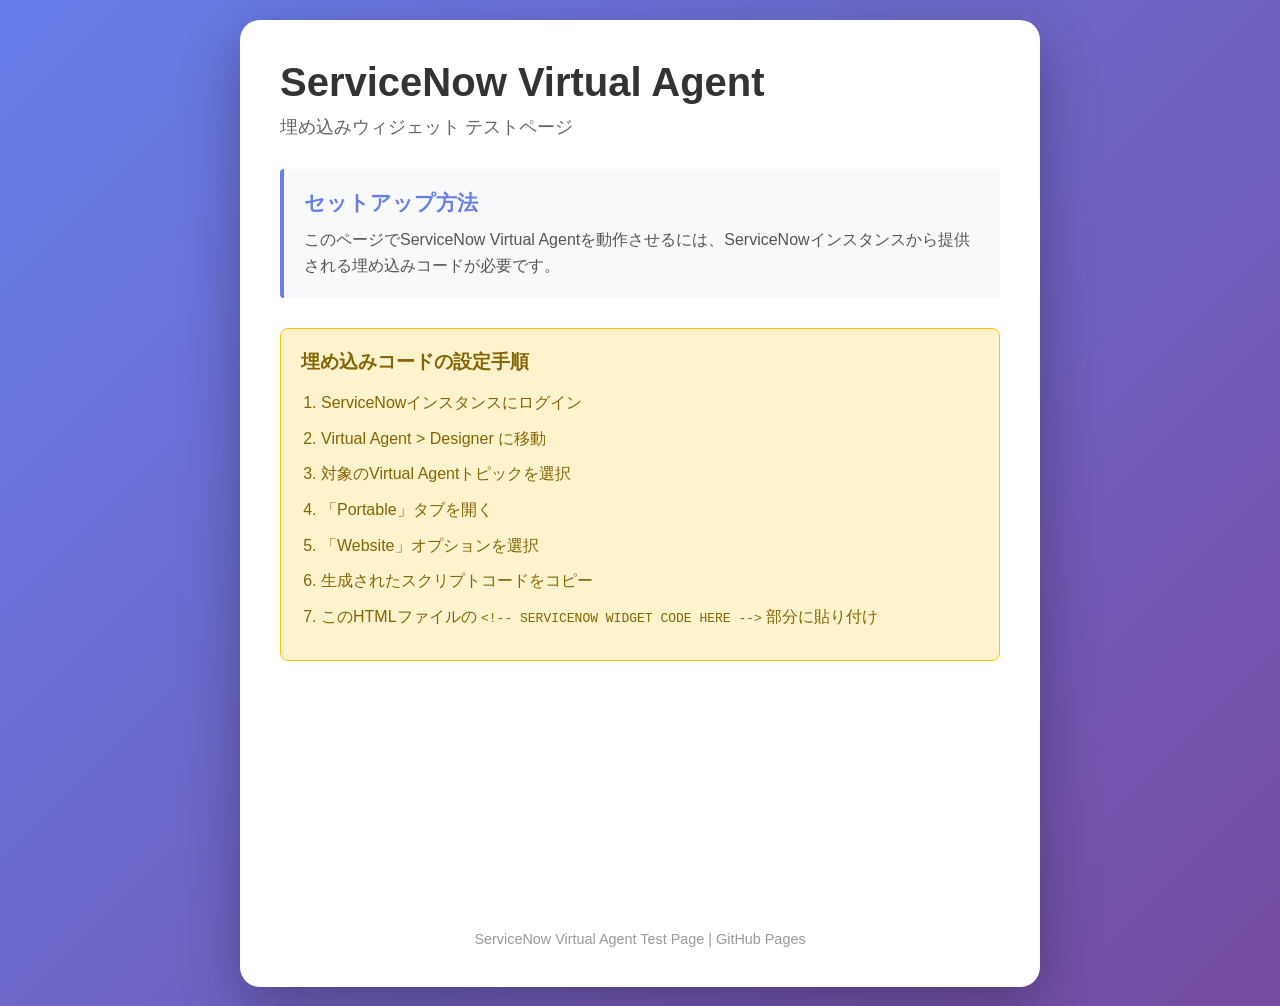
==== index.html @ 2cbf4865 "Add ServiceNow Virtual Agent test page - Created responsive HTML page with modern design - Added ins" ====
<!DOCTYPE html>
<html lang="ja">
<head>
    <meta charset="UTF-8">
    <meta name="viewport" content="width=device-width, initial-scale=1.0">
    <title>ServiceNow Virtual Agent - Test Page</title>
    <style>
        * {
            margin: 0;
            padding: 0;
            box-sizing: border-box;
        }

        body {
            font-family: -apple-system, BlinkMacSystemFont, 'Segoe UI', Roboto, Oxygen, Ubuntu, Cantarell, sans-serif;
            background: linear-gradient(135deg, #667eea 0%, #764ba2 100%);
            min-height: 100vh;
            display: flex;
            align-items: center;
            justify-content: center;
            padding: 20px;
        }

        .container {
            background: white;
            border-radius: 20px;
            box-shadow: 0 20px 60px rgba(0, 0, 0, 0.3);
            padding: 40px;
            max-width: 800px;
            width: 100%;
        }

        h1 {
            color: #333;
            margin-bottom: 10px;
            font-size: 2.5em;
        }

        .subtitle {
            color: #666;
            margin-bottom: 30px;
            font-size: 1.1em;
        }

        .info-box {
            background: #f8f9fa;
            border-left: 4px solid #667eea;
            padding: 20px;
            margin: 20px 0;
            border-radius: 4px;
        }

        .info-box h2 {
            color: #667eea;
            margin-bottom: 10px;
            font-size: 1.3em;
        }

        .info-box p {
            color: #555;
            line-height: 1.6;
        }

        .info-box code {
            background: #e9ecef;
            padding: 2px 6px;
            border-radius: 3px;
            font-family: 'Courier New', monospace;
            color: #d63384;
        }

        .instructions {
            background: #fff3cd;
            border: 1px solid #ffc107;
            border-radius: 8px;
            padding: 20px;
            margin-top: 30px;
        }

        .instructions h3 {
            color: #856404;
            margin-bottom: 15px;
        }

        .instructions ol {
            margin-left: 20px;
            color: #856404;
        }

        .instructions li {
            margin-bottom: 10px;
            line-height: 1.6;
        }

        footer {
            margin-top: 40px;
            text-align: center;
            color: #999;
            font-size: 0.9em;
        }

        /* Virtual Agent container - このセクションにウィジェットが表示されます */
        #va-container {
            margin-top: 30px;
            min-height: 200px;
        }
    </style>
</head>
<body>
    <div class="container">
        <h1>ServiceNow Virtual Agent</h1>
        <p class="subtitle">埋め込みウィジェット テストページ</p>

        <div class="info-box">
            <h2>セットアップ方法</h2>
            <p>
                このページでServiceNow Virtual Agentを動作させるには、ServiceNowインスタンスから提供される埋め込みコードが必要です。
            </p>
        </div>

        <div class="instructions">
            <h3>埋め込みコードの設定手順</h3>
            <ol>
                <li>ServiceNowインスタンスにログイン</li>
                <li>Virtual Agent > Designer に移動</li>
                <li>対象のVirtual Agentトピックを選択</li>
                <li>「Portable」タブを開く</li>
                <li>「Website」オプションを選択</li>
                <li>生成されたスクリプトコードをコピー</li>
                <li>このHTMLファイルの <code>&lt;!-- SERVICENOW WIDGET CODE HERE --&gt;</code> 部分に貼り付け</li>
            </ol>
        </div>

        <!-- Virtual Agent Widget Container -->
        <div id="va-container">
            <!-- SERVICENOW WIDGET CODE HERE -->
            <!--
            例:
            <script type="text/javascript" src="https://your-instance.service-now.com/..."></script>
            -->
        </div>

        <footer>
            <p>ServiceNow Virtual Agent Test Page | GitHub Pages</p>
        </footer>
    </div>

    <!-- ここにServiceNowから提供されるスクリプトを追加 -->
    <!--
    一般的な形式の例:
    <script type="text/javascript">
        window.vaSettings = {
            instanceUrl: 'https://your-instance.service-now.com',
            // その他の設定
        };
    </script>
    <script type="text/javascript" src="https://your-instance.service-now.com/..."></script>
    -->

</body>
</html>
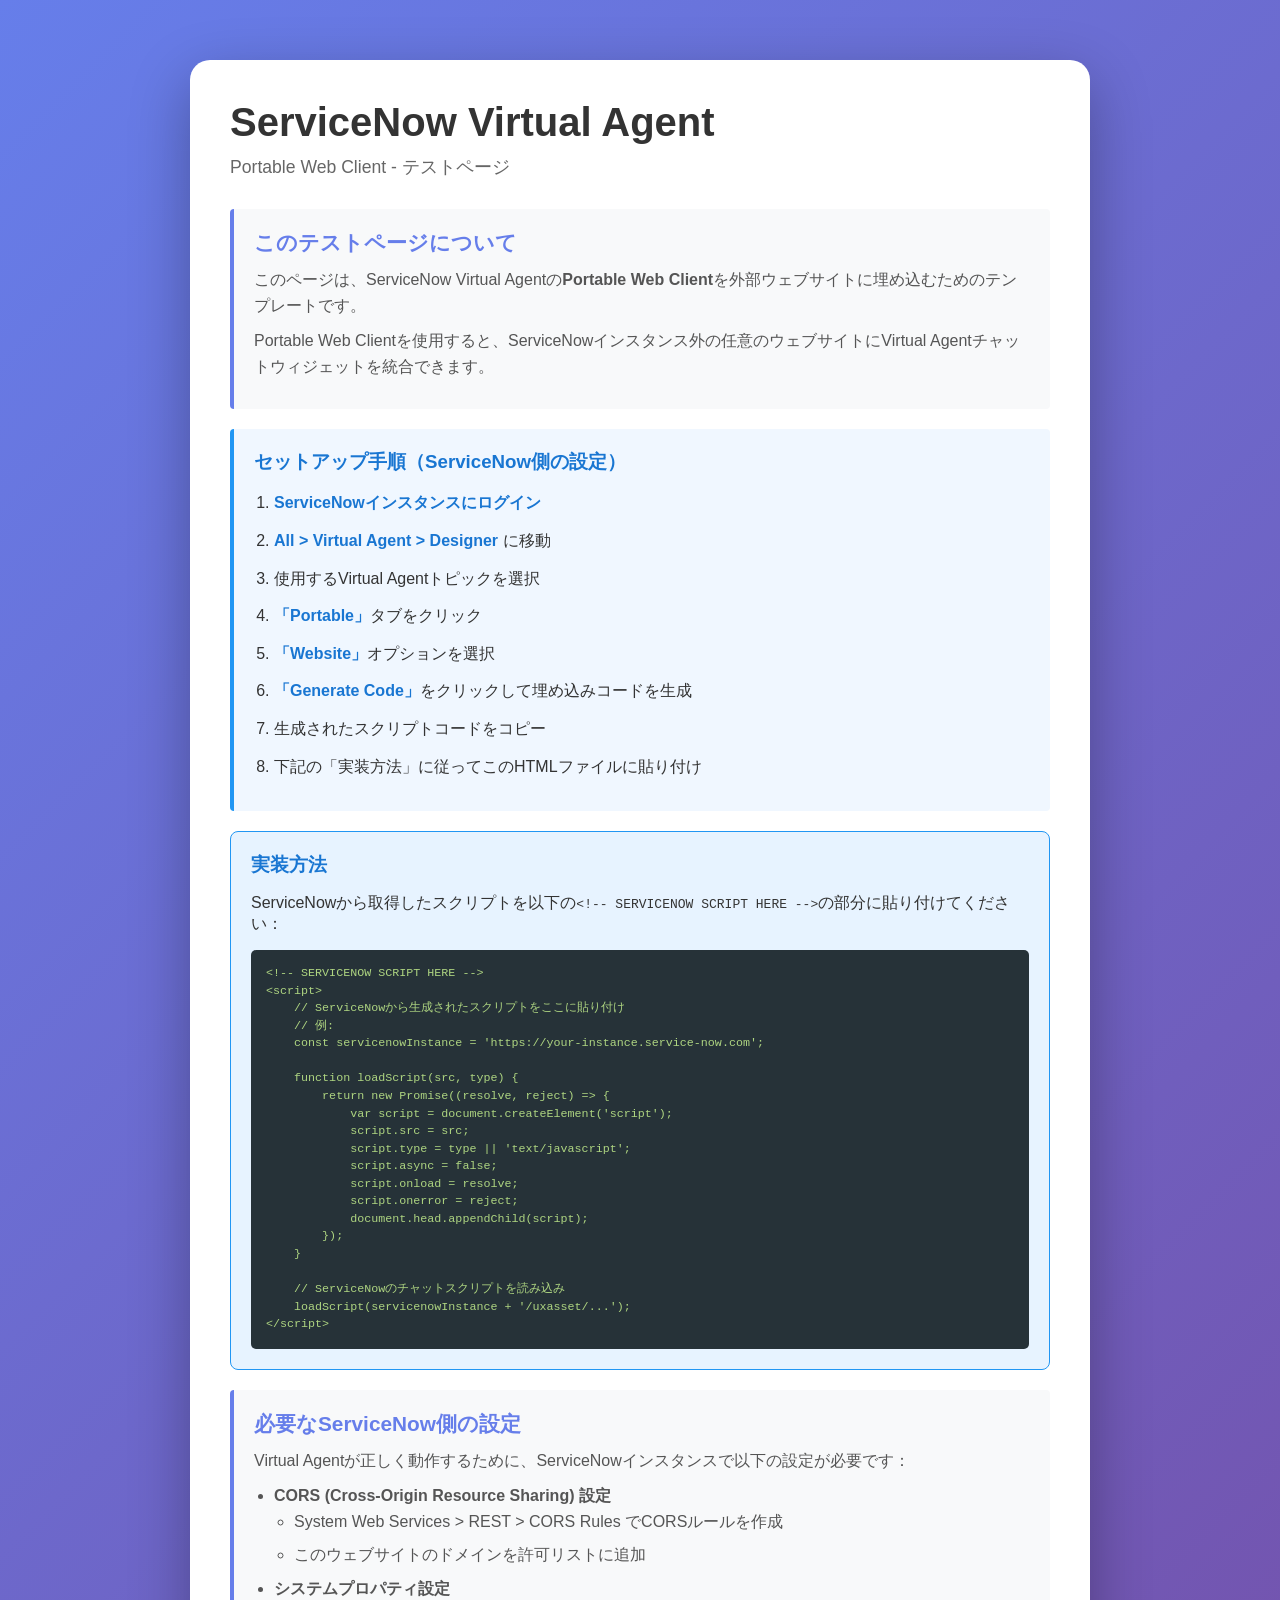
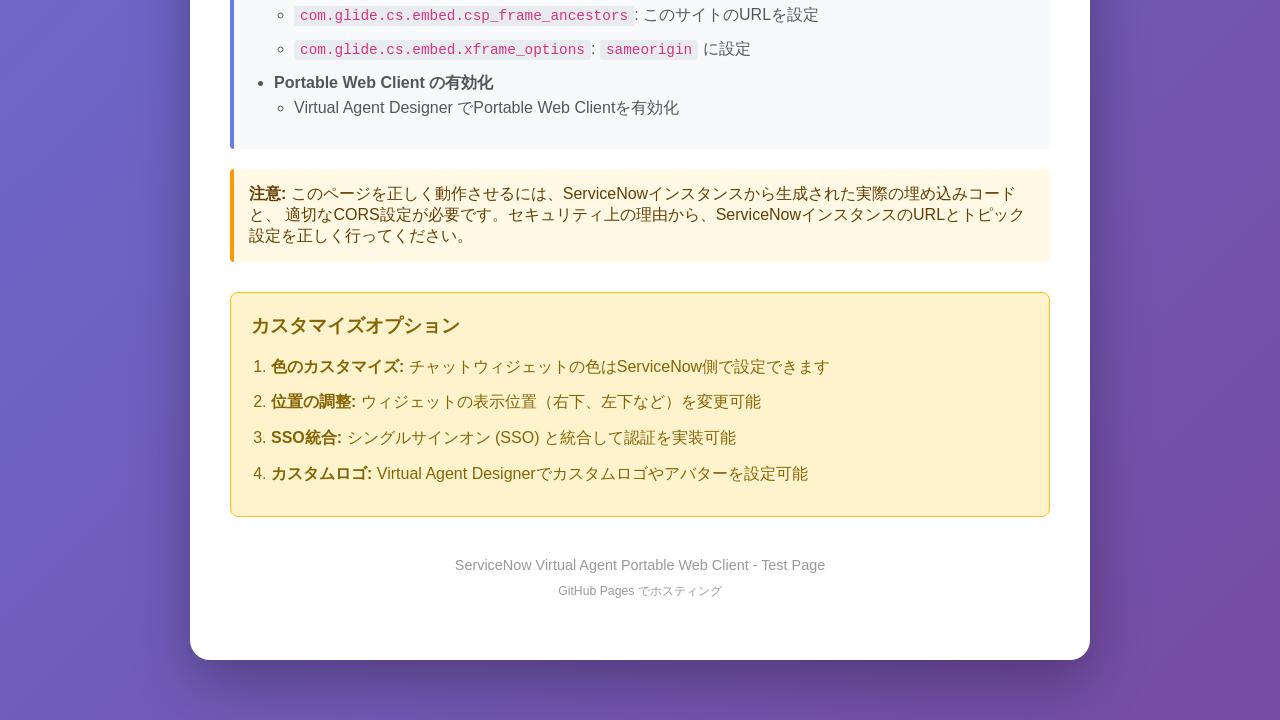
==== commit ea1ab3f5: "Update ServiceNow Virtual Agent page with official documentation - Added comprehensive setup instruc" ====
--- a/index.html
+++ b/index.html
@@ -15,9 +15,6 @@
             font-family: -apple-system, BlinkMacSystemFont, 'Segoe UI', Roboto, Oxygen, Ubuntu, Cantarell, sans-serif;
             background: linear-gradient(135deg, #667eea 0%, #764ba2 100%);
             min-height: 100vh;
-            display: flex;
-            align-items: center;
-            justify-content: center;
             padding: 20px;
         }
 
@@ -26,8 +23,8 @@
             border-radius: 20px;
             box-shadow: 0 20px 60px rgba(0, 0, 0, 0.3);
             padding: 40px;
-            max-width: 800px;
-            width: 100%;
+            max-width: 900px;
+            margin: 40px auto;
         }
 
         h1 {
@@ -59,6 +56,7 @@
         .info-box p {
             color: #555;
             line-height: 1.6;
+            margin-bottom: 10px;
         }
 
         .info-box code {
@@ -67,6 +65,40 @@
             border-radius: 3px;
             font-family: 'Courier New', monospace;
             color: #d63384;
+            font-size: 0.9em;
+        }
+
+        .info-box ul {
+            margin-left: 20px;
+            color: #555;
+        }
+
+        .info-box li {
+            margin-bottom: 8px;
+            line-height: 1.6;
+        }
+
+        .config-section {
+            background: #e7f3ff;
+            border: 1px solid #2196F3;
+            border-radius: 8px;
+            padding: 20px;
+            margin: 20px 0;
+        }
+
+        .config-section h3 {
+            color: #1976D2;
+            margin-bottom: 15px;
+        }
+
+        .config-section pre {
+            background: #263238;
+            color: #aed581;
+            padding: 15px;
+            border-radius: 5px;
+            overflow-x: auto;
+            font-size: 0.9em;
+            line-height: 1.5;
         }
 
         .instructions {
@@ -90,6 +122,33 @@
         .instructions li {
             margin-bottom: 10px;
             line-height: 1.6;
+        }
+
+        .steps-box {
+            background: #f0f7ff;
+            border-left: 4px solid #2196F3;
+            padding: 20px;
+            margin: 20px 0;
+            border-radius: 4px;
+        }
+
+        .steps-box h3 {
+            color: #1976D2;
+            margin-bottom: 15px;
+        }
+
+        .steps-box ol {
+            margin-left: 20px;
+            color: #333;
+        }
+
+        .steps-box li {
+            margin-bottom: 12px;
+            line-height: 1.6;
+        }
+
+        .steps-box strong {
+            color: #1976D2;
         }
 
         footer {
@@ -97,64 +156,178 @@
             text-align: center;
             color: #999;
             font-size: 0.9em;
-        }
-
-        /* Virtual Agent container - このセクションにウィジェットが表示されます */
-        #va-container {
-            margin-top: 30px;
-            min-height: 200px;
+            padding-bottom: 20px;
+        }
+
+        .note {
+            background: #fff9e6;
+            border-left: 4px solid #ff9800;
+            padding: 15px;
+            margin: 15px 0;
+            border-radius: 4px;
+        }
+
+        .note p {
+            color: #663c00;
+            margin: 0;
         }
     </style>
 </head>
 <body>
     <div class="container">
         <h1>ServiceNow Virtual Agent</h1>
-        <p class="subtitle">埋め込みウィジェット テストページ</p>
+        <p class="subtitle">Portable Web Client - テストページ</p>
 
         <div class="info-box">
-            <h2>セットアップ方法</h2>
+            <h2>このテストページについて</h2>
             <p>
-                このページでServiceNow Virtual Agentを動作させるには、ServiceNowインスタンスから提供される埋め込みコードが必要です。
+                このページは、ServiceNow Virtual Agentの<strong>Portable Web Client</strong>を外部ウェブサイトに埋め込むためのテンプレートです。
             </p>
+            <p>
+                Portable Web Clientを使用すると、ServiceNowインスタンス外の任意のウェブサイトにVirtual Agentチャットウィジェットを統合できます。
+            </p>
+        </div>
+
+        <div class="steps-box">
+            <h3>セットアップ手順（ServiceNow側の設定）</h3>
+            <ol>
+                <li><strong>ServiceNowインスタンスにログイン</strong></li>
+                <li><strong>All > Virtual Agent > Designer</strong> に移動</li>
+                <li>使用するVirtual Agentトピックを選択</li>
+                <li><strong>「Portable」</strong>タブをクリック</li>
+                <li><strong>「Website」</strong>オプションを選択</li>
+                <li><strong>「Generate Code」</strong>をクリックして埋め込みコードを生成</li>
+                <li>生成されたスクリプトコードをコピー</li>
+                <li>下記の「実装方法」に従ってこのHTMLファイルに貼り付け</li>
+            </ol>
+        </div>
+
+        <div class="config-section">
+            <h3>実装方法</h3>
+            <p style="color: #333; margin-bottom: 15px;">
+                ServiceNowから取得したスクリプトを以下の<code>&lt;!-- SERVICENOW SCRIPT HERE --&gt;</code>の部分に貼り付けてください：
+            </p>
+            <pre>&lt;!-- SERVICENOW SCRIPT HERE --&gt;
+&lt;script&gt;
+    // ServiceNowから生成されたスクリプトをここに貼り付け
+    // 例:
+    const servicenowInstance = 'https://your-instance.service-now.com';
+
+    function loadScript(src, type) {
+        return new Promise((resolve, reject) => {
+            var script = document.createElement('script');
+            script.src = src;
+            script.type = type || 'text/javascript';
+            script.async = false;
+            script.onload = resolve;
+            script.onerror = reject;
+            document.head.appendChild(script);
+        });
+    }
+
+    // ServiceNowのチャットスクリプトを読み込み
+    loadScript(servicenowInstance + '/uxasset/...');
+&lt;/script&gt;</pre>
+        </div>
+
+        <div class="info-box">
+            <h2>必要なServiceNow側の設定</h2>
+            <p>Virtual Agentが正しく動作するために、ServiceNowインスタンスで以下の設定が必要です：</p>
+            <ul>
+                <li><strong>CORS (Cross-Origin Resource Sharing) 設定</strong>
+                    <ul>
+                        <li>System Web Services > REST > CORS Rules でCORSルールを作成</li>
+                        <li>このウェブサイトのドメインを許可リストに追加</li>
+                    </ul>
+                </li>
+                <li><strong>システムプロパティ設定</strong>
+                    <ul>
+                        <li><code>com.glide.cs.embed.csp_frame_ancestors</code>: このサイトのURLを設定</li>
+                        <li><code>com.glide.cs.embed.xframe_options</code>: <code>sameorigin</code> に設定</li>
+                    </ul>
+                </li>
+                <li><strong>Portable Web Client の有効化</strong>
+                    <ul>
+                        <li>Virtual Agent Designer でPortable Web Clientを有効化</li>
+                    </ul>
+                </li>
+            </ul>
+        </div>
+
+        <div class="note">
+            <p>
+                <strong>注意:</strong> このページを正しく動作させるには、ServiceNowインスタンスから生成された実際の埋め込みコードと、
+                適切なCORS設定が必要です。セキュリティ上の理由から、ServiceNowインスタンスのURLとトピック設定を正しく行ってください。
+            </p>
         </div>
 
         <div class="instructions">
-            <h3>埋め込みコードの設定手順</h3>
+            <h3>カスタマイズオプション</h3>
             <ol>
-                <li>ServiceNowインスタンスにログイン</li>
-                <li>Virtual Agent > Designer に移動</li>
-                <li>対象のVirtual Agentトピックを選択</li>
-                <li>「Portable」タブを開く</li>
-                <li>「Website」オプションを選択</li>
-                <li>生成されたスクリプトコードをコピー</li>
-                <li>このHTMLファイルの <code>&lt;!-- SERVICENOW WIDGET CODE HERE --&gt;</code> 部分に貼り付け</li>
+                <li><strong>色のカスタマイズ:</strong> チャットウィジェットの色はServiceNow側で設定できます</li>
+                <li><strong>位置の調整:</strong> ウィジェットの表示位置（右下、左下など）を変更可能</li>
+                <li><strong>SSO統合:</strong> シングルサインオン (SSO) と統合して認証を実装可能</li>
+                <li><strong>カスタムロゴ:</strong> Virtual Agent Designerでカスタムロゴやアバターを設定可能</li>
             </ol>
         </div>
 
-        <!-- Virtual Agent Widget Container -->
-        <div id="va-container">
-            <!-- SERVICENOW WIDGET CODE HERE -->
-            <!--
-            例:
-            <script type="text/javascript" src="https://your-instance.service-now.com/..."></script>
-            -->
-        </div>
-
         <footer>
-            <p>ServiceNow Virtual Agent Test Page | GitHub Pages</p>
+            <p>ServiceNow Virtual Agent Portable Web Client - Test Page</p>
+            <p style="margin-top: 10px; font-size: 0.85em;">GitHub Pages でホスティング</p>
         </footer>
     </div>
 
-    <!-- ここにServiceNowから提供されるスクリプトを追加 -->
+    <!-- ========================================== -->
+    <!-- SERVICENOW SCRIPT HERE -->
+    <!-- ========================================== -->
     <!--
-    一般的な形式の例:
-    <script type="text/javascript">
-        window.vaSettings = {
-            instanceUrl: 'https://your-instance.service-now.com',
-            // その他の設定
-        };
-    </script>
-    <script type="text/javascript" src="https://your-instance.service-now.com/..."></script>
+        ServiceNowから生成されたスクリプトをここに貼り付けてください
+
+        一般的なスクリプト構造の例:
+
+        <script>
+            const servicenowInstance = 'https://your-instance.service-now.com';
+
+            function loadScript(src, type) {
+                return new Promise((resolve, reject) => {
+                    var script = document.createElement('script');
+                    script.src = src;
+                    script.type = type || 'text/javascript';
+                    script.async = false;
+                    script.onload = resolve;
+                    script.onerror = reject;
+                    document.head.appendChild(script);
+                });
+            }
+
+            async function loadChat() {
+                try {
+                    await loadScript(`${servicenowInstance}/uxasset/externals/now-requestor-chat-popover-app/index.jsdbx`, 'module');
+
+                    // ServiceNowChatが利用可能になるまで待機
+                    const checkChat = setInterval(() => {
+                        if (window.ServiceNowChat) {
+                            clearInterval(checkChat);
+
+                            // チャットウィジェットを初期化
+                            window.ServiceNowChat.init({
+                                instanceUrl: servicenowInstance,
+                                // その他の設定オプション
+                            });
+                        }
+                    }, 100);
+                } catch (error) {
+                    console.error('Failed to load ServiceNow chat:', error);
+                }
+            }
+
+            // ページ読み込み後にチャットを初期化
+            if (document.readyState === 'loading') {
+                document.addEventListener('DOMContentLoaded', loadChat);
+            } else {
+                loadChat();
+            }
+        </script>
     -->
 
 </body>
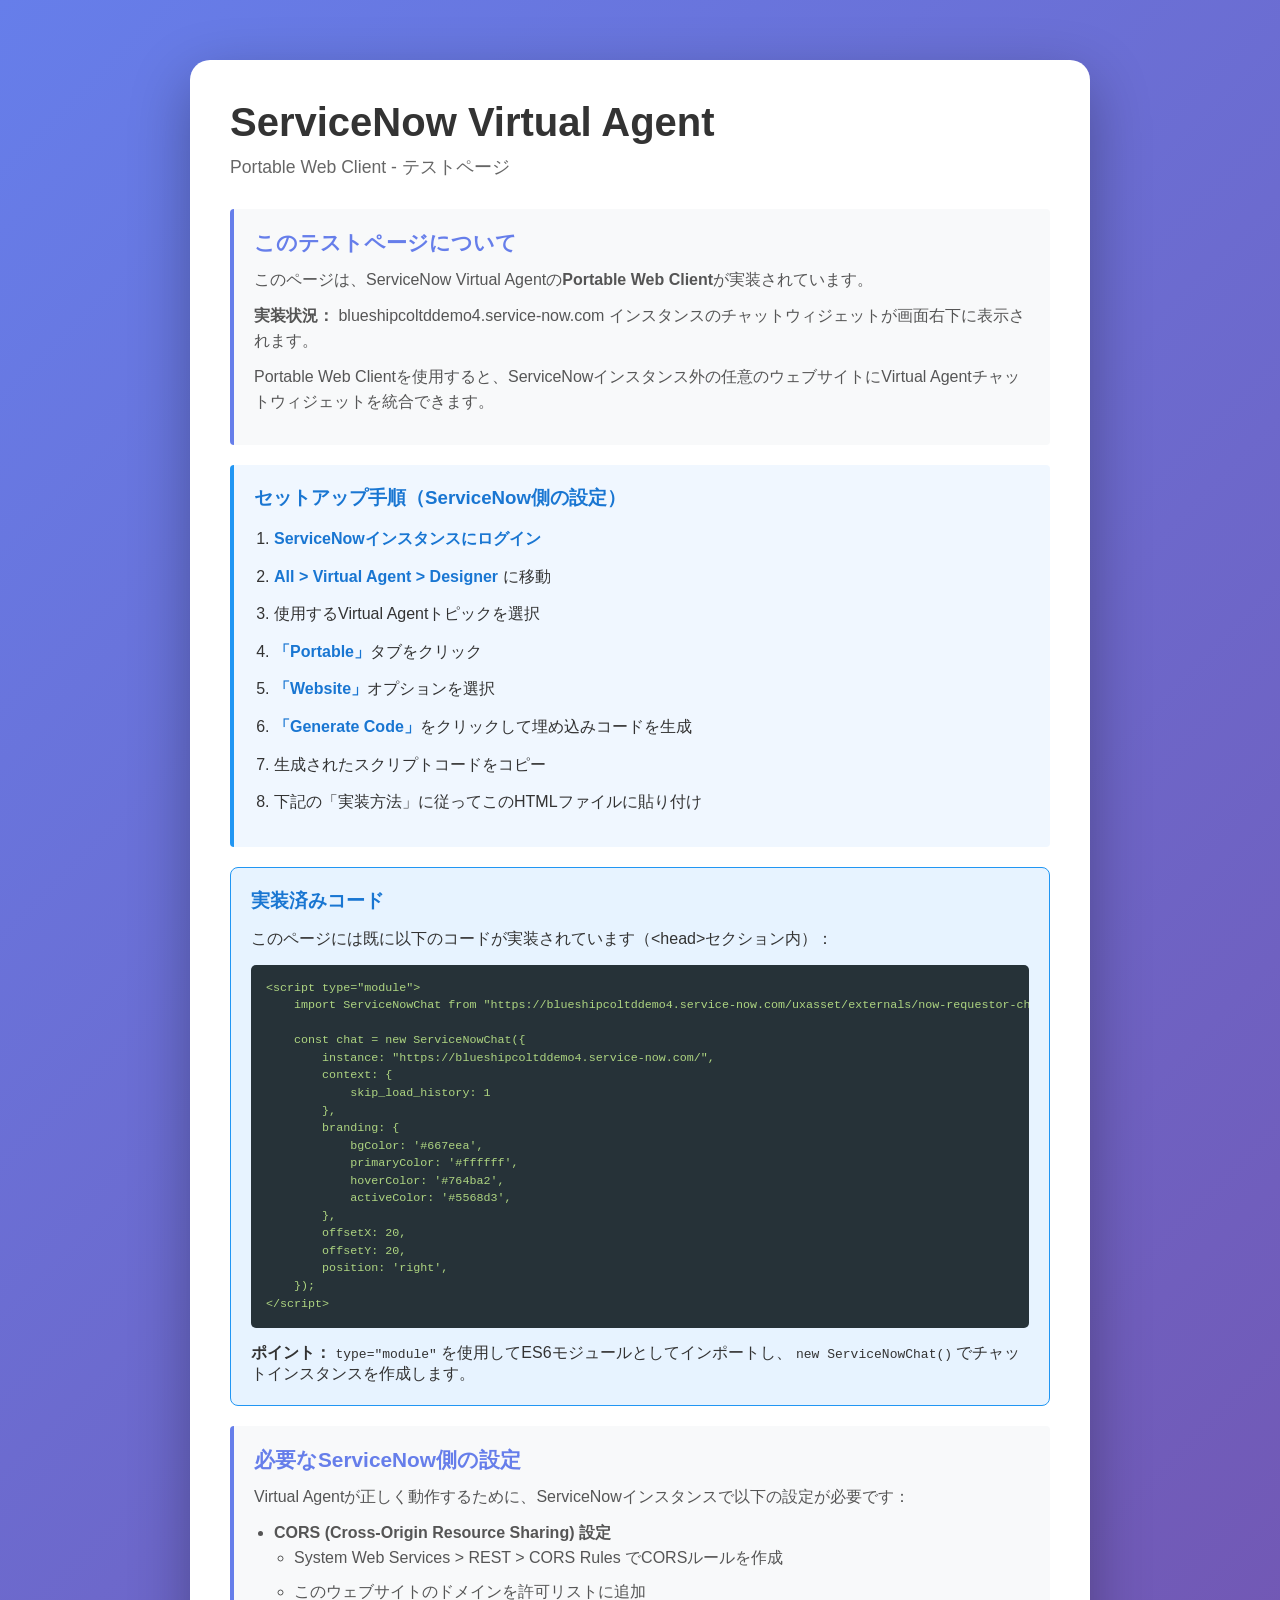
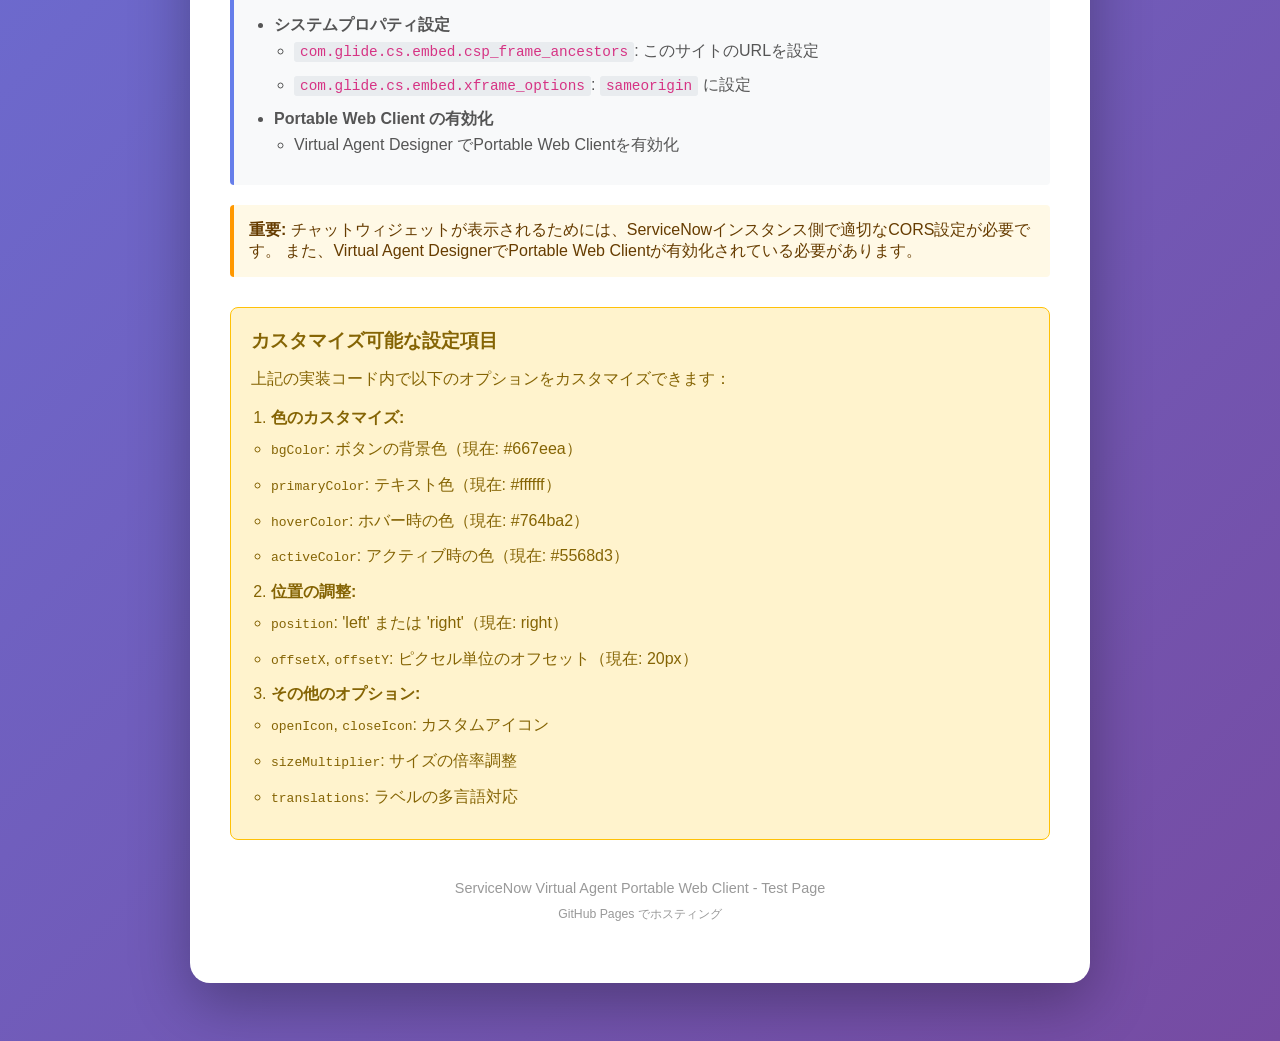
==== commit 584991fb: "Implement ServiceNow Virtual Agent with official code - Added ES6 module import for ServiceNowChat -" ====
--- a/index.html
+++ b/index.html
@@ -4,6 +4,29 @@
     <meta charset="UTF-8">
     <meta name="viewport" content="width=device-width, initial-scale=1.0">
     <title>ServiceNow Virtual Agent - Test Page</title>
+
+    <!-- ServiceNow Virtual Agent Portable Web Client -->
+    <script type="module">
+        import ServiceNowChat from "https://blueshipcoltddemo4.service-now.com/uxasset/externals/now-requestor-chat-popover-app/index.jsdbx?sysparm_substitute=false";
+
+        // チャットインスタンスを作成して初期化
+        const chat = new ServiceNowChat({
+            instance: "https://blueshipcoltddemo4.service-now.com/",
+            // オプション設定（必要に応じてカスタマイズ）
+            context: {
+                skip_load_history: 1
+            },
+            branding: {
+                bgColor: '#667eea',
+                primaryColor: '#ffffff',
+                hoverColor: '#764ba2',
+                activeColor: '#5568d3',
+            },
+            offsetX: 20,
+            offsetY: 20,
+            position: 'right',
+        });
+    </script>
     <style>
         * {
             margin: 0;
@@ -181,7 +204,10 @@
         <div class="info-box">
             <h2>このテストページについて</h2>
             <p>
-                このページは、ServiceNow Virtual Agentの<strong>Portable Web Client</strong>を外部ウェブサイトに埋め込むためのテンプレートです。
+                このページは、ServiceNow Virtual Agentの<strong>Portable Web Client</strong>が実装されています。
+            </p>
+            <p>
+                <strong>実装状況：</strong> blueshipcoltddemo4.service-now.com インスタンスのチャットウィジェットが画面右下に表示されます。
             </p>
             <p>
                 Portable Web Clientを使用すると、ServiceNowインスタンス外の任意のウェブサイトにVirtual Agentチャットウィジェットを統合できます。
@@ -203,31 +229,33 @@
         </div>
 
         <div class="config-section">
-            <h3>実装方法</h3>
+            <h3>実装済みコード</h3>
             <p style="color: #333; margin-bottom: 15px;">
-                ServiceNowから取得したスクリプトを以下の<code>&lt;!-- SERVICENOW SCRIPT HERE --&gt;</code>の部分に貼り付けてください：
-            </p>
-            <pre>&lt;!-- SERVICENOW SCRIPT HERE --&gt;
-&lt;script&gt;
-    // ServiceNowから生成されたスクリプトをここに貼り付け
-    // 例:
-    const servicenowInstance = 'https://your-instance.service-now.com';
-
-    function loadScript(src, type) {
-        return new Promise((resolve, reject) => {
-            var script = document.createElement('script');
-            script.src = src;
-            script.type = type || 'text/javascript';
-            script.async = false;
-            script.onload = resolve;
-            script.onerror = reject;
-            document.head.appendChild(script);
-        });
-    }
-
-    // ServiceNowのチャットスクリプトを読み込み
-    loadScript(servicenowInstance + '/uxasset/...');
+                このページには既に以下のコードが実装されています（&lt;head&gt;セクション内）：
+            </p>
+            <pre>&lt;script type="module"&gt;
+    import ServiceNowChat from "https://blueshipcoltddemo4.service-now.com/uxasset/externals/now-requestor-chat-popover-app/index.jsdbx?sysparm_substitute=false";
+
+    const chat = new ServiceNowChat({
+        instance: "https://blueshipcoltddemo4.service-now.com/",
+        context: {
+            skip_load_history: 1
+        },
+        branding: {
+            bgColor: '#667eea',
+            primaryColor: '#ffffff',
+            hoverColor: '#764ba2',
+            activeColor: '#5568d3',
+        },
+        offsetX: 20,
+        offsetY: 20,
+        position: 'right',
+    });
 &lt;/script&gt;</pre>
+            <p style="color: #333; margin-top: 15px;">
+                <strong>ポイント：</strong> <code>type="module"</code> を使用してES6モジュールとしてインポートし、
+                <code>new ServiceNowChat()</code> でチャットインスタンスを作成します。
+            </p>
         </div>
 
         <div class="info-box">
@@ -256,18 +284,38 @@
 
         <div class="note">
             <p>
-                <strong>注意:</strong> このページを正しく動作させるには、ServiceNowインスタンスから生成された実際の埋め込みコードと、
-                適切なCORS設定が必要です。セキュリティ上の理由から、ServiceNowインスタンスのURLとトピック設定を正しく行ってください。
+                <strong>重要:</strong> チャットウィジェットが表示されるためには、ServiceNowインスタンス側で適切なCORS設定が必要です。
+                また、Virtual Agent DesignerでPortable Web Clientが有効化されている必要があります。
             </p>
         </div>
 
         <div class="instructions">
-            <h3>カスタマイズオプション</h3>
+            <h3>カスタマイズ可能な設定項目</h3>
+            <p style="color: #856404; margin-bottom: 15px;">
+                上記の実装コード内で以下のオプションをカスタマイズできます：
+            </p>
             <ol>
-                <li><strong>色のカスタマイズ:</strong> チャットウィジェットの色はServiceNow側で設定できます</li>
-                <li><strong>位置の調整:</strong> ウィジェットの表示位置（右下、左下など）を変更可能</li>
-                <li><strong>SSO統合:</strong> シングルサインオン (SSO) と統合して認証を実装可能</li>
-                <li><strong>カスタムロゴ:</strong> Virtual Agent Designerでカスタムロゴやアバターを設定可能</li>
+                <li><strong>色のカスタマイズ:</strong>
+                    <ul style="margin-top: 5px;">
+                        <li><code>bgColor</code>: ボタンの背景色（現在: #667eea）</li>
+                        <li><code>primaryColor</code>: テキスト色（現在: #ffffff）</li>
+                        <li><code>hoverColor</code>: ホバー時の色（現在: #764ba2）</li>
+                        <li><code>activeColor</code>: アクティブ時の色（現在: #5568d3）</li>
+                    </ul>
+                </li>
+                <li><strong>位置の調整:</strong>
+                    <ul style="margin-top: 5px;">
+                        <li><code>position</code>: 'left' または 'right'（現在: right）</li>
+                        <li><code>offsetX</code>, <code>offsetY</code>: ピクセル単位のオフセット（現在: 20px）</li>
+                    </ul>
+                </li>
+                <li><strong>その他のオプション:</strong>
+                    <ul style="margin-top: 5px;">
+                        <li><code>openIcon</code>, <code>closeIcon</code>: カスタムアイコン</li>
+                        <li><code>sizeMultiplier</code>: サイズの倍率調整</li>
+                        <li><code>translations</code>: ラベルの多言語対応</li>
+                    </ul>
+                </li>
             </ol>
         </div>
 
@@ -277,58 +325,5 @@
         </footer>
     </div>
 
-    <!-- ========================================== -->
-    <!-- SERVICENOW SCRIPT HERE -->
-    <!-- ========================================== -->
-    <!--
-        ServiceNowから生成されたスクリプトをここに貼り付けてください
-
-        一般的なスクリプト構造の例:
-
-        <script>
-            const servicenowInstance = 'https://your-instance.service-now.com';
-
-            function loadScript(src, type) {
-                return new Promise((resolve, reject) => {
-                    var script = document.createElement('script');
-                    script.src = src;
-                    script.type = type || 'text/javascript';
-                    script.async = false;
-                    script.onload = resolve;
-                    script.onerror = reject;
-                    document.head.appendChild(script);
-                });
-            }
-
-            async function loadChat() {
-                try {
-                    await loadScript(`${servicenowInstance}/uxasset/externals/now-requestor-chat-popover-app/index.jsdbx`, 'module');
-
-                    // ServiceNowChatが利用可能になるまで待機
-                    const checkChat = setInterval(() => {
-                        if (window.ServiceNowChat) {
-                            clearInterval(checkChat);
-
-                            // チャットウィジェットを初期化
-                            window.ServiceNowChat.init({
-                                instanceUrl: servicenowInstance,
-                                // その他の設定オプション
-                            });
-                        }
-                    }, 100);
-                } catch (error) {
-                    console.error('Failed to load ServiceNow chat:', error);
-                }
-            }
-
-            // ページ読み込み後にチャットを初期化
-            if (document.readyState === 'loading') {
-                document.addEventListener('DOMContentLoaded', loadChat);
-            } else {
-                loadChat();
-            }
-        </script>
-    -->
-
 </body>
 </html>
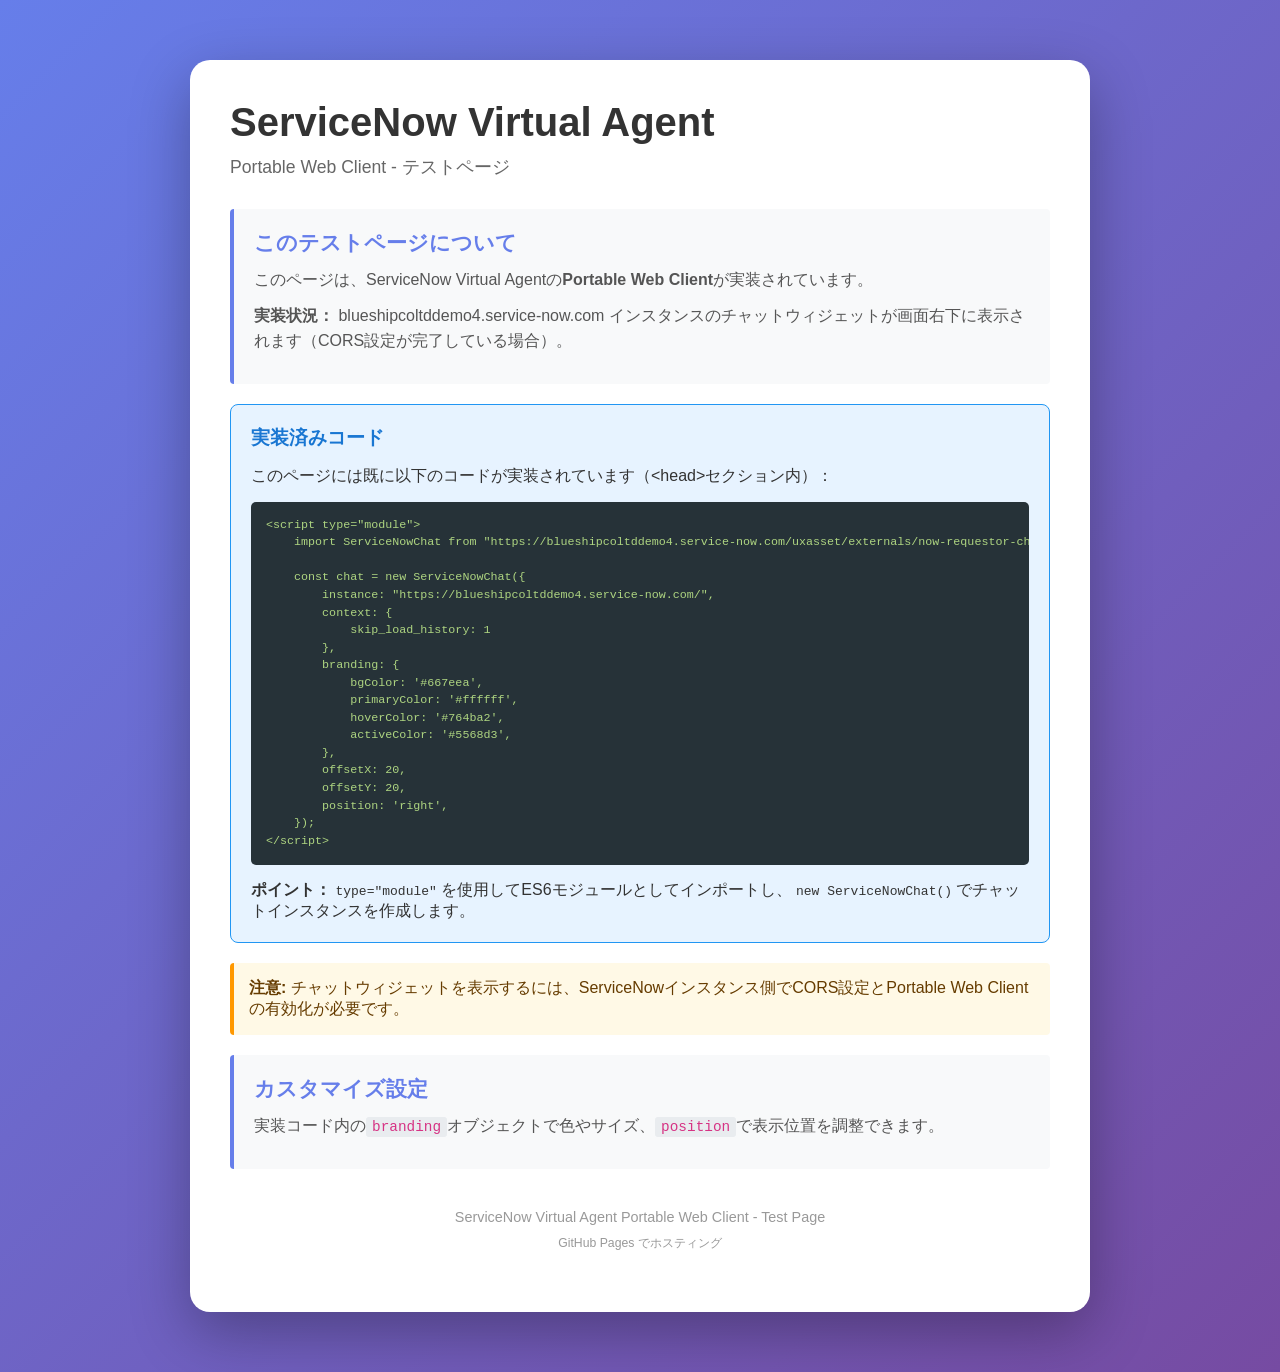
==== commit 9cf2a698: "Clean up unnecessary sections and styles - Removed redundant setup instructions section - Removed un" ====
--- a/index.html
+++ b/index.html
@@ -124,56 +124,6 @@
             line-height: 1.5;
         }
 
-        .instructions {
-            background: #fff3cd;
-            border: 1px solid #ffc107;
-            border-radius: 8px;
-            padding: 20px;
-            margin-top: 30px;
-        }
-
-        .instructions h3 {
-            color: #856404;
-            margin-bottom: 15px;
-        }
-
-        .instructions ol {
-            margin-left: 20px;
-            color: #856404;
-        }
-
-        .instructions li {
-            margin-bottom: 10px;
-            line-height: 1.6;
-        }
-
-        .steps-box {
-            background: #f0f7ff;
-            border-left: 4px solid #2196F3;
-            padding: 20px;
-            margin: 20px 0;
-            border-radius: 4px;
-        }
-
-        .steps-box h3 {
-            color: #1976D2;
-            margin-bottom: 15px;
-        }
-
-        .steps-box ol {
-            margin-left: 20px;
-            color: #333;
-        }
-
-        .steps-box li {
-            margin-bottom: 12px;
-            line-height: 1.6;
-        }
-
-        .steps-box strong {
-            color: #1976D2;
-        }
-
         footer {
             margin-top: 40px;
             text-align: center;
@@ -207,25 +157,8 @@
                 このページは、ServiceNow Virtual Agentの<strong>Portable Web Client</strong>が実装されています。
             </p>
             <p>
-                <strong>実装状況：</strong> blueshipcoltddemo4.service-now.com インスタンスのチャットウィジェットが画面右下に表示されます。
-            </p>
-            <p>
-                Portable Web Clientを使用すると、ServiceNowインスタンス外の任意のウェブサイトにVirtual Agentチャットウィジェットを統合できます。
-            </p>
-        </div>
-
-        <div class="steps-box">
-            <h3>セットアップ手順（ServiceNow側の設定）</h3>
-            <ol>
-                <li><strong>ServiceNowインスタンスにログイン</strong></li>
-                <li><strong>All > Virtual Agent > Designer</strong> に移動</li>
-                <li>使用するVirtual Agentトピックを選択</li>
-                <li><strong>「Portable」</strong>タブをクリック</li>
-                <li><strong>「Website」</strong>オプションを選択</li>
-                <li><strong>「Generate Code」</strong>をクリックして埋め込みコードを生成</li>
-                <li>生成されたスクリプトコードをコピー</li>
-                <li>下記の「実装方法」に従ってこのHTMLファイルに貼り付け</li>
-            </ol>
+                <strong>実装状況：</strong> blueshipcoltddemo4.service-now.com インスタンスのチャットウィジェットが画面右下に表示されます（CORS設定が完了している場合）。
+            </p>
         </div>
 
         <div class="config-section">
@@ -258,65 +191,17 @@
             </p>
         </div>
 
+        <div class="note">
+            <p>
+                <strong>注意:</strong> チャットウィジェットを表示するには、ServiceNowインスタンス側でCORS設定とPortable Web Clientの有効化が必要です。
+            </p>
+        </div>
+
         <div class="info-box">
-            <h2>必要なServiceNow側の設定</h2>
-            <p>Virtual Agentが正しく動作するために、ServiceNowインスタンスで以下の設定が必要です：</p>
-            <ul>
-                <li><strong>CORS (Cross-Origin Resource Sharing) 設定</strong>
-                    <ul>
-                        <li>System Web Services > REST > CORS Rules でCORSルールを作成</li>
-                        <li>このウェブサイトのドメインを許可リストに追加</li>
-                    </ul>
-                </li>
-                <li><strong>システムプロパティ設定</strong>
-                    <ul>
-                        <li><code>com.glide.cs.embed.csp_frame_ancestors</code>: このサイトのURLを設定</li>
-                        <li><code>com.glide.cs.embed.xframe_options</code>: <code>sameorigin</code> に設定</li>
-                    </ul>
-                </li>
-                <li><strong>Portable Web Client の有効化</strong>
-                    <ul>
-                        <li>Virtual Agent Designer でPortable Web Clientを有効化</li>
-                    </ul>
-                </li>
-            </ul>
-        </div>
-
-        <div class="note">
-            <p>
-                <strong>重要:</strong> チャットウィジェットが表示されるためには、ServiceNowインスタンス側で適切なCORS設定が必要です。
-                また、Virtual Agent DesignerでPortable Web Clientが有効化されている必要があります。
-            </p>
-        </div>
-
-        <div class="instructions">
-            <h3>カスタマイズ可能な設定項目</h3>
-            <p style="color: #856404; margin-bottom: 15px;">
-                上記の実装コード内で以下のオプションをカスタマイズできます：
-            </p>
-            <ol>
-                <li><strong>色のカスタマイズ:</strong>
-                    <ul style="margin-top: 5px;">
-                        <li><code>bgColor</code>: ボタンの背景色（現在: #667eea）</li>
-                        <li><code>primaryColor</code>: テキスト色（現在: #ffffff）</li>
-                        <li><code>hoverColor</code>: ホバー時の色（現在: #764ba2）</li>
-                        <li><code>activeColor</code>: アクティブ時の色（現在: #5568d3）</li>
-                    </ul>
-                </li>
-                <li><strong>位置の調整:</strong>
-                    <ul style="margin-top: 5px;">
-                        <li><code>position</code>: 'left' または 'right'（現在: right）</li>
-                        <li><code>offsetX</code>, <code>offsetY</code>: ピクセル単位のオフセット（現在: 20px）</li>
-                    </ul>
-                </li>
-                <li><strong>その他のオプション:</strong>
-                    <ul style="margin-top: 5px;">
-                        <li><code>openIcon</code>, <code>closeIcon</code>: カスタムアイコン</li>
-                        <li><code>sizeMultiplier</code>: サイズの倍率調整</li>
-                        <li><code>translations</code>: ラベルの多言語対応</li>
-                    </ul>
-                </li>
-            </ol>
+            <h2>カスタマイズ設定</h2>
+            <p>
+                実装コード内の<code>branding</code>オブジェクトで色やサイズ、<code>position</code>で表示位置を調整できます。
+            </p>
         </div>
 
         <footer>
